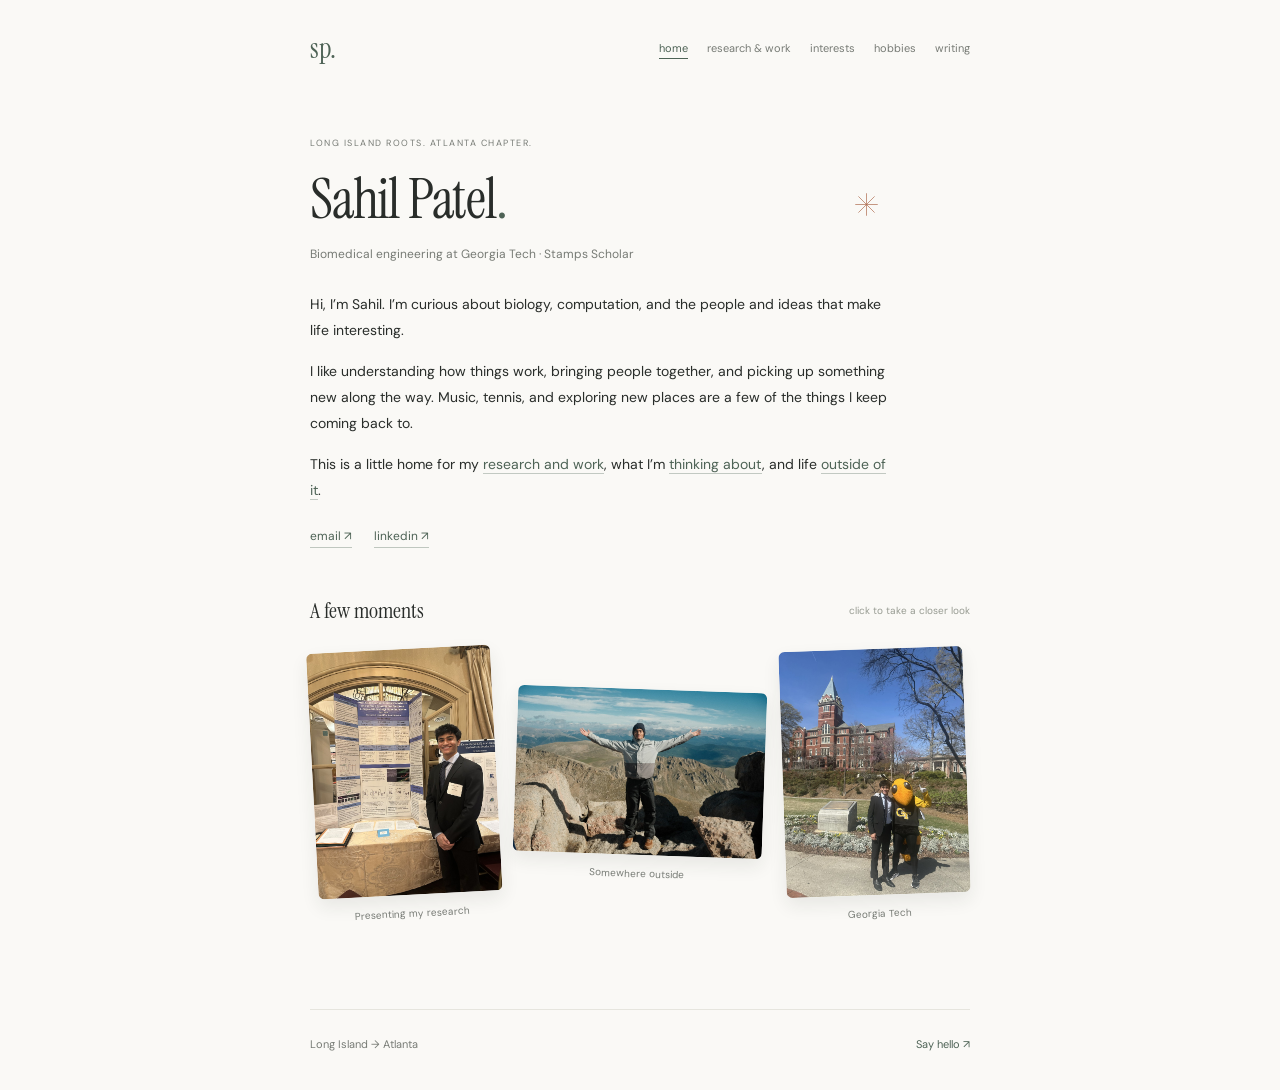
==== index.html @ 6ae79f5d "Publish personal website with research, interests, writing, and photos" ====
<!doctype html><html lang="en"><head><meta charset="utf-8"><meta name="viewport" content="width=device-width,initial-scale=1"><meta name="theme-color" content="#faf9f6"><meta name="description" content="Sahil Patel — biology, computation, and life beyond work."><title>Sahil Patel</title><link rel="stylesheet" href="style.css"><link rel="icon" href="data:image/svg+xml,%3Csvg xmlns='http://www.w3.org/2000/svg' viewBox='0 0 64 64'%3E%3Ctext x='10' y='48' font-size='48' fill='%234e6356' font-family='serif'%3Es%3C/text%3E%3C/svg%3E"></head><body class="home-page"><a class="skip" href="#main">Skip to content</a><header><a class="monogram" href="index.html" aria-label="Sahil Patel home">sp.</a><nav aria-label="Main navigation"><a href="index.html" aria-current="page">home</a><a href="work.html">research & work</a><a href="interests.html">interests</a><a href="hobbies.html">hobbies</a><a href="writing.html">writing</a></nav></header><main id="main"><section class="home-intro"><span class="location">LONG ISLAND ROOTS. ATLANTA CHAPTER.</span><div class="name-row"><h1>Sahil Patel<span>.</span></h1><button id="spark" aria-label="Spin the little star" title="A little spin"><svg viewBox="0 0 60 60" aria-hidden="true"><path d="M30 5v50M5 30h50M12 12l36 36M12 48l36-36"/></svg></button></div><p class="subtitle">Biomedical engineering at Georgia Tech · Stamps Scholar</p><p>Hi, I’m Sahil. I’m curious about biology, computation, and the people and ideas that make life interesting.</p><p>I like understanding how things work, bringing people together, and picking up something new along the way. Music, tennis, and exploring new places are a few of the things I keep coming back to.</p><p>This is a little home for my <a href="work.html">research and work</a>, what I’m <a href="interests.html">thinking about</a>, and life <a href="hobbies.html">outside of it</a>.</p><div class="links"><a href="mailto:spatel3331@gatech.edu">email ↗</a><a href="https://www.linkedin.com/in/sahilpatel880" target="_blank" rel="noopener noreferrer">linkedin ↗</a></div></section><section class="photo-strip" aria-label="A few moments"><div class="photo-heading"><span>A few moments</span><span class="photo-note">click to take a closer look</span></div><div class="personal-photos"><figure class="photo-card research"><a class="photo-open" href="research.jpg" data-caption="Presenting my research" aria-label="View photo: Presenting my research"><img src="research.jpg" alt="Sahil beside his microRNA research poster" width="1200" height="1600" loading="lazy"></a><figcaption>Presenting my research</figcaption></figure><figure class="photo-card mountains"><a class="photo-open" href="mountains.jpg" data-caption="Somewhere outside" aria-label="View photo: Somewhere outside"><img src="mountains.jpg" alt="Sahil standing on a rocky mountain summit" width="1800" height="1200" loading="lazy"></a><figcaption>Somewhere outside</figcaption></figure><figure class="photo-card georgia-tech"><a class="photo-open" href="georgia-tech.jpg" data-caption="Georgia Tech" aria-label="View photo: Georgia Tech"><img src="georgia-tech.jpg" alt="Sahil with Buzz in front of Tech Tower" width="1200" height="1600" loading="lazy"></a><figcaption>Georgia Tech</figcaption></figure></div></section></main><footer><span>Long Island → Atlanta</span><a href="mailto:spatel3331@gatech.edu">Say hello ↗</a></footer><dialog class="photo-dialog" aria-label="Photo viewer"><button class="photo-close" aria-label="Close photo">×</button><img class="full-photo" alt=""><p class="photo-caption"></p></dialog><script src="app.js"></script></body></html>
---- style.css ----
@import url('https://fonts.googleapis.com/css2?family=DM+Sans:wght@400;500;600&family=Instrument+Serif:ital@0;1&display=swap');
:root{--bg:#faf9f6;--ink:#292d2a;--muted:#777b75;--green:#4e6356;--line:#e6e5de}*{box-sizing:border-box}body{margin:0;background:var(--bg);color:var(--ink);font:14px/1.8 'DM Sans',sans-serif;min-height:100vh;display:flex;flex-direction:column}header,main,footer{width:calc(100% - 60px);max-width:660px;margin-left:auto;margin-right:auto}main{flex:1}a{color:inherit;text-decoration:none}a:hover{color:var(--green)}a:focus-visible,button:focus-visible{outline:2px solid var(--green);outline-offset:5px}.skip{position:absolute;top:-100px;left:15px;background:var(--bg);padding:10px}.skip:focus{top:10px;z-index:10}header{display:flex;justify-content:space-between;align-items:center;padding:30px 0 0;gap:25px}.monogram{font:28px 'Instrument Serif',Georgia,serif;color:var(--green)}nav{display:flex;gap:19px;font-size:11px;color:var(--muted);flex-wrap:wrap}nav a[aria-current]{color:var(--green);text-decoration:underline;text-underline-offset:6px}nav a:hover{text-decoration:underline;text-underline-offset:6px}.home-intro{padding-top:68px;max-width:580px}.location,.kicker{font-size:9px;letter-spacing:1.5px;color:var(--muted)}.location{display:block;margin-bottom:18px}.name-row{display:flex;justify-content:space-between;align-items:center}h1{font:56px/1.1 'Instrument Serif',Georgia,serif;letter-spacing:-1.2px;margin:0 0 13px}h1 span{color:var(--green)}.subtitle{font-size:12px;color:var(--muted);margin:0 0 27px}.home-intro p:not(.subtitle){margin:15px 0;line-height:1.85}.home-intro p a{color:var(--green);text-decoration:underline;text-decoration-color:#c2c9c2;text-underline-offset:4px}.links{display:flex;gap:22px;font-size:12px;margin-top:22px;color:var(--green)}.links a{border-bottom:1px solid #bfc7bf}#spark{border:0;background:none;padding:10px;cursor:pointer;margin-left:15px}#spark svg{width:27px;height:27px;stroke:#ac6849;stroke-width:1.5;transition:transform .8s cubic-bezier(.2,.8,.2,1)}#spark:hover svg{transform:rotate(45deg)}.photo-strip{margin:48px 0 50px}.photo-heading{display:flex;align-items:center;justify-content:space-between;margin-bottom:18px;font:22px 'Instrument Serif',Georgia,serif}.photo-note{font:10px 'DM Sans',sans-serif;color:#979b92}.photo-grid{display:grid;grid-template-columns:repeat(3,1fr);gap:20px;padding:5px}.photo-slot{height:145px;background:#f0eee8;border:1px solid #e5e2d9;border-radius:6px;display:grid;place-items:center;position:relative;transform:rotate(-3deg);box-shadow:0 7px 15px #25292006}.photo-slot:nth-child(2){transform:rotate(2deg);background:#edf0eb}.photo-slot:nth-child(3){transform:rotate(-1deg);background:#eeeded}.photo-slot>span{position:absolute;bottom:10px;left:12px;font-size:9px;color:#a9ada4}.photo-slot svg{width:30px;fill:none;stroke:#c3c8bc;stroke-width:1.2}.page-heading{padding:63px 0 35px;border-bottom:1px solid var(--line);margin-bottom:30px}.page-heading h1{font-size:45px}.page-heading p:not(.kicker){font-size:13px;color:var(--muted);margin-bottom:0}.kicker{margin:0 0 18px}.entries article{margin:0 0 28px}.entry-heading{display:flex;justify-content:space-between;gap:20px;align-items:baseline}h3{font-size:14px;font-weight:500;margin:0}.date{font-size:11px;color:var(--muted);white-space:nowrap}.role{font-size:11px;color:var(--muted);margin:2px 0 5px!important}article p{font-size:13px;color:#656c64;margin:0;line-height:1.8;max-width:560px}.entries{padding-bottom:25px}.interest{display:grid;grid-template-columns:100px 1fr;gap:15px;margin:25px 0}.interest-label{font-size:12px;font-weight:500;color:var(--green)}.interest p{font-size:13px;color:#656c64;margin:0}.hobby-list>p{font-size:13px;color:#656c64}.hobby-list{padding-bottom:30px}.empty{font-size:13px;font-style:italic;color:#94988f;margin-top:23px}.topics article{display:flex;gap:22px;margin-bottom:30px}.topic-number{font-size:10px;color:#979b92;padding-top:5px}.topics h2{font:23px 'Instrument Serif',Georgia,serif;font-weight:400;margin:0 0 8px}.topics{padding-bottom:20px}footer{border-top:1px solid var(--line);padding:25px 0 35px;display:flex;justify-content:space-between;font-size:11px;color:var(--muted);margin-top:30px}footer a{color:var(--green)}@media(max-width:550px){header,main,footer{width:calc(100% - 44px)}header{align-items:flex-start;padding-top:22px;gap:15px}nav{gap:10px 15px;justify-content:flex-end;max-width:280px;font-size:10px}.home-intro{padding-top:45px}h1{font-size:48px}.subtitle{font-size:11px}.home-intro p:not(.subtitle){font-size:13px}.photo-grid{gap:12px}.photo-slot{height:105px}.photo-note{font-size:9px}.photo-heading{font-size:20px}.page-heading{padding-top:48px}.page-heading h1{font-size:39px}.entry-heading{gap:12px}h3{font-size:13px}.interest{grid-template-columns:80px 1fr;gap:10px}.location{font-size:8px;letter-spacing:1px}}@media(prefers-reduced-motion:reduce){#spark svg{transition:none}}
/* Quiet lists and a readable, long-form journal. */
.interest-intro{font-size:13px;color:#656c64;margin:0 0 32px}.interest-intro a,.interest-footnote a{color:var(--green);text-decoration:underline;text-underline-offset:4px}.interest-group{margin:0 0 32px}.interest-group h2,.blog-empty h2{font:26px 'Instrument Serif',Georgia,serif;font-weight:400;margin:0 0 15px}.interest-group ul{list-style:none;padding:0;margin:0}.interest-group li{font-size:13px;color:#656c64;margin:9px 0;padding-left:17px;position:relative}.interest-group li:before{content:'–';position:absolute;left:0;color:#8d9a8e}.interest-footnote{font-size:12px;color:var(--muted);margin:35px 0}.post-preview{padding:0 0 30px;margin:0 0 30px;border-bottom:1px solid var(--line)}.post-preview h2{font:30px/1.15 'Instrument Serif',Georgia,serif;margin:0 0 9px}.post-preview h2 a:hover{color:var(--green)}.post-meta{font-size:10px!important;color:var(--muted)!important;margin:0 0 12px!important;letter-spacing:.2px}.read-more{display:inline-block;font-size:11px;color:var(--green);margin-top:12px}.blog-empty{padding:18px 0 65px}.ink-mark{display:block;font-size:23px;color:#ac6849;margin-bottom:20px}.blog-empty p{color:var(--muted);font-size:13px}.back-link{display:inline-block;font-size:11px;color:var(--green);margin:45px 0 30px}.essay-header{display:block;width:100%;max-width:none;margin:0 0 32px;padding:0 0 25px;border-bottom:1px solid var(--line)}.essay-header h1{font-size:46px;line-height:1.12;max-width:620px;margin-bottom:18px}.deck{font-size:14px;color:var(--muted);margin:16px 0 0}.prose p,.prose li{font-size:15px;line-height:1.95;color:#454d45;max-width:none;margin-bottom:20px}.prose h2{font:29px 'Instrument Serif',Georgia,serif;margin:38px 0 18px}.prose blockquote{margin:30px 0;padding:4px 0 4px 23px;border-left:2px solid #9ba99b}.prose blockquote p{font:italic 23px/1.55 'Instrument Serif',Georgia,serif;margin:0 0 9px}.prose cite{font-size:11px;color:var(--muted);font-style:normal}.signature{font:italic 25px 'Instrument Serif',Georgia,serif;margin-top:35px;color:var(--green)}.end-link{margin-top:15px;margin-bottom:25px}@media(max-width:550px){.essay-header h1{font-size:37px}.prose p,.prose li{font-size:14px}.post-preview h2{font-size:27px}}
.personal-photos{display:grid;grid-template-columns:1fr 1.35fr 1fr;gap:18px;align-items:center;padding:6px 3px}.photo-card{margin:0;transform:rotate(-3deg);transition:transform .25s}.photo-card.mountains{transform:rotate(2deg)}.photo-card.georgia-tech{transform:rotate(-2deg)}.photo-card:hover{transform:rotate(0) translateY(-4px)}.photo-open{display:block;border-radius:6px;overflow:hidden;box-shadow:0 8px 18px #25292016;cursor:zoom-in}.photo-open img{display:block;width:100%;height:auto;aspect-ratio:3/4;object-fit:cover}.mountains .photo-open img{aspect-ratio:3/2}.photo-card figcaption{font-size:10px;color:var(--muted);margin-top:10px;text-align:center}.photo-dialog{border:0;background:var(--bg);padding:12px;border-radius:8px;max-width:95vw;max-height:95vh;overflow:auto}.photo-dialog::backdrop{background:#101812de;backdrop-filter:blur(5px)}.full-photo{display:block;max-width:85vw;max-height:80vh;width:auto;height:auto;object-fit:contain;border-radius:4px}.photo-close{position:absolute;right:18px;top:18px;border:0;background:#faf9f6ed;border-radius:50%;width:34px;height:34px;font-size:25px;line-height:1;color:#292d2a;cursor:pointer}.photo-caption{text-align:center;font-size:12px;color:var(--muted);margin:10px 0 2px}@media(max-width:550px){.personal-photos{gap:10px;grid-template-columns:1fr 1.15fr 1fr}.photo-card figcaption{font-size:8px}.photo-note{font-size:8px}.photo-dialog{padding:8px}.full-photo{max-width:88vw}.photo-close{right:12px;top:12px}}@media(prefers-reduced-motion:reduce){.photo-card{transition:none}}
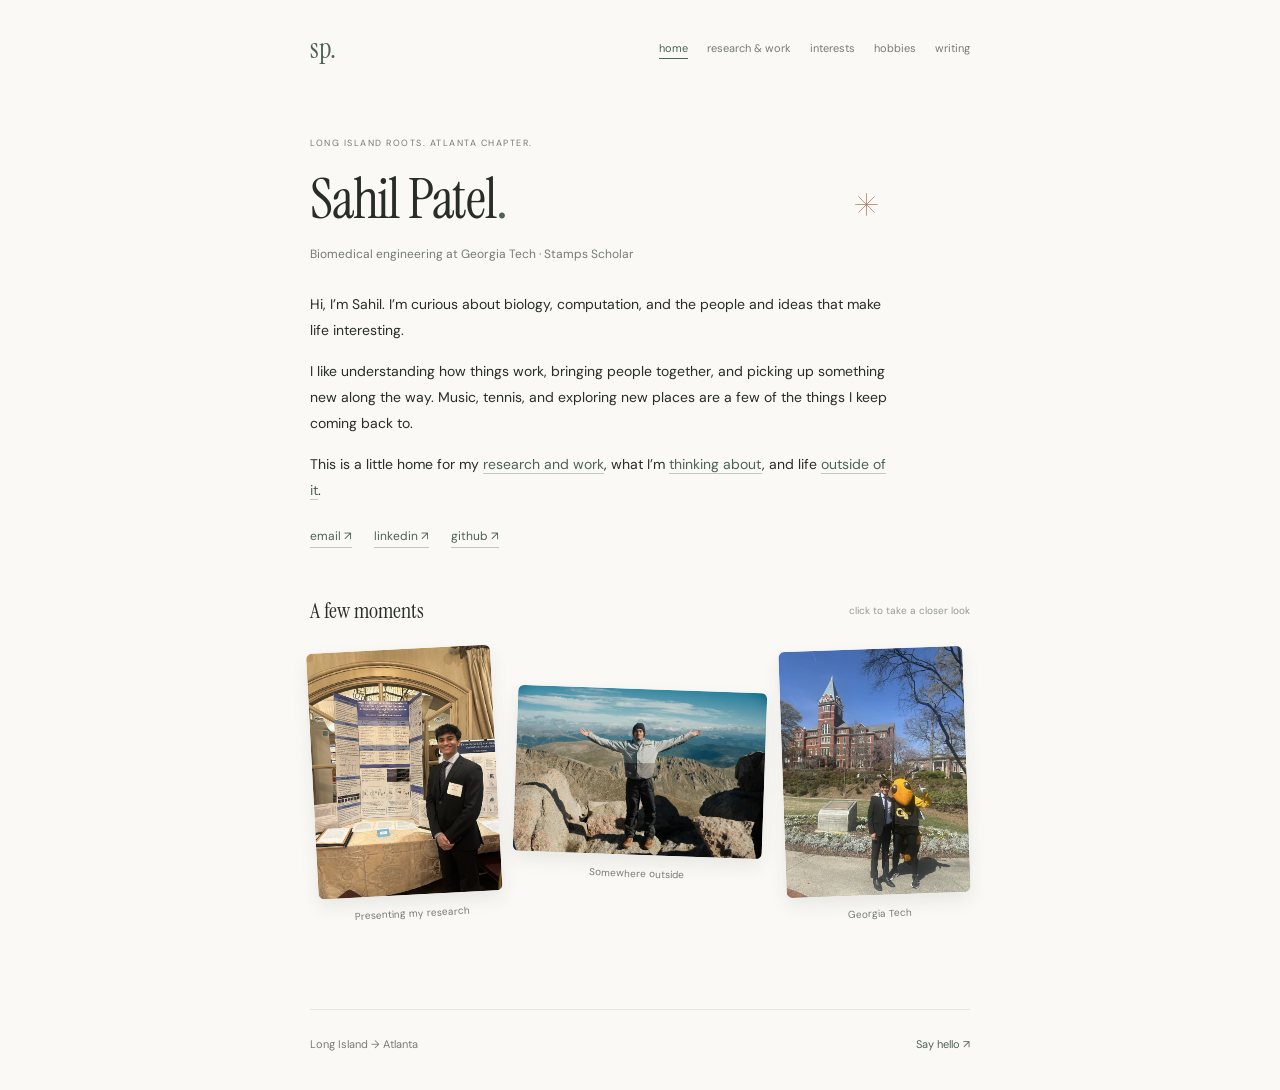
==== commit 1ce47ef3: "Add GitHub profile link to homepage" ====
--- a/index.html
+++ b/index.html
@@ -1 +1 @@
-<!doctype html><html lang="en"><head><meta charset="utf-8"><meta name="viewport" content="width=device-width,initial-scale=1"><meta name="theme-color" content="#faf9f6"><meta name="description" content="Sahil Patel — biology, computation, and life beyond work."><title>Sahil Patel</title><link rel="stylesheet" href="style.css"><link rel="icon" href="data:image/svg+xml,%3Csvg xmlns='http://www.w3.org/2000/svg' viewBox='0 0 64 64'%3E%3Ctext x='10' y='48' font-size='48' fill='%234e6356' font-family='serif'%3Es%3C/text%3E%3C/svg%3E"></head><body class="home-page"><a class="skip" href="#main">Skip to content</a><header><a class="monogram" href="index.html" aria-label="Sahil Patel home">sp.</a><nav aria-label="Main navigation"><a href="index.html" aria-current="page">home</a><a href="work.html">research & work</a><a href="interests.html">interests</a><a href="hobbies.html">hobbies</a><a href="writing.html">writing</a></nav></header><main id="main"><section class="home-intro"><span class="location">LONG ISLAND ROOTS. ATLANTA CHAPTER.</span><div class="name-row"><h1>Sahil Patel<span>.</span></h1><button id="spark" aria-label="Spin the little star" title="A little spin"><svg viewBox="0 0 60 60" aria-hidden="true"><path d="M30 5v50M5 30h50M12 12l36 36M12 48l36-36"/></svg></button></div><p class="subtitle">Biomedical engineering at Georgia Tech · Stamps Scholar</p><p>Hi, I’m Sahil. I’m curious about biology, computation, and the people and ideas that make life interesting.</p><p>I like understanding how things work, bringing people together, and picking up something new along the way. Music, tennis, and exploring new places are a few of the things I keep coming back to.</p><p>This is a little home for my <a href="work.html">research and work</a>, what I’m <a href="interests.html">thinking about</a>, and life <a href="hobbies.html">outside of it</a>.</p><div class="links"><a href="mailto:spatel3331@gatech.edu">email ↗</a><a href="https://www.linkedin.com/in/sahilpatel880" target="_blank" rel="noopener noreferrer">linkedin ↗</a></div></section><section class="photo-strip" aria-label="A few moments"><div class="photo-heading"><span>A few moments</span><span class="photo-note">click to take a closer look</span></div><div class="personal-photos"><figure class="photo-card research"><a class="photo-open" href="research.jpg" data-caption="Presenting my research" aria-label="View photo: Presenting my research"><img src="research.jpg" alt="Sahil beside his microRNA research poster" width="1200" height="1600" loading="lazy"></a><figcaption>Presenting my research</figcaption></figure><figure class="photo-card mountains"><a class="photo-open" href="mountains.jpg" data-caption="Somewhere outside" aria-label="View photo: Somewhere outside"><img src="mountains.jpg" alt="Sahil standing on a rocky mountain summit" width="1800" height="1200" loading="lazy"></a><figcaption>Somewhere outside</figcaption></figure><figure class="photo-card georgia-tech"><a class="photo-open" href="georgia-tech.jpg" data-caption="Georgia Tech" aria-label="View photo: Georgia Tech"><img src="georgia-tech.jpg" alt="Sahil with Buzz in front of Tech Tower" width="1200" height="1600" loading="lazy"></a><figcaption>Georgia Tech</figcaption></figure></div></section></main><footer><span>Long Island → Atlanta</span><a href="mailto:spatel3331@gatech.edu">Say hello ↗</a></footer><dialog class="photo-dialog" aria-label="Photo viewer"><button class="photo-close" aria-label="Close photo">×</button><img class="full-photo" alt=""><p class="photo-caption"></p></dialog><script src="app.js"></script></body></html>+<!doctype html><html lang="en"><head><meta charset="utf-8"><meta name="viewport" content="width=device-width,initial-scale=1"><meta name="theme-color" content="#faf9f6"><meta name="description" content="Sahil Patel — biology, computation, and life beyond work."><title>Sahil Patel</title><link rel="stylesheet" href="style.css"><link rel="icon" href="data:image/svg+xml,%3Csvg xmlns='http://www.w3.org/2000/svg' viewBox='0 0 64 64'%3E%3Ctext x='10' y='48' font-size='48' fill='%234e6356' font-family='serif'%3Es%3C/text%3E%3C/svg%3E"></head><body class="home-page"><a class="skip" href="#main">Skip to content</a><header><a class="monogram" href="index.html" aria-label="Sahil Patel home">sp.</a><nav aria-label="Main navigation"><a href="index.html" aria-current="page">home</a><a href="work.html">research & work</a><a href="interests.html">interests</a><a href="hobbies.html">hobbies</a><a href="writing.html">writing</a></nav></header><main id="main"><section class="home-intro"><span class="location">LONG ISLAND ROOTS. ATLANTA CHAPTER.</span><div class="name-row"><h1>Sahil Patel<span>.</span></h1><button id="spark" aria-label="Spin the little star" title="A little spin"><svg viewBox="0 0 60 60" aria-hidden="true"><path d="M30 5v50M5 30h50M12 12l36 36M12 48l36-36"/></svg></button></div><p class="subtitle">Biomedical engineering at Georgia Tech · Stamps Scholar</p><p>Hi, I’m Sahil. I’m curious about biology, computation, and the people and ideas that make life interesting.</p><p>I like understanding how things work, bringing people together, and picking up something new along the way. Music, tennis, and exploring new places are a few of the things I keep coming back to.</p><p>This is a little home for my <a href="work.html">research and work</a>, what I’m <a href="interests.html">thinking about</a>, and life <a href="hobbies.html">outside of it</a>.</p><div class="links"><a href="mailto:spatel3331@gatech.edu">email ↗</a><a href="https://www.linkedin.com/in/sahilpatel880" target="_blank" rel="noopener noreferrer">linkedin ↗</a><a href="https://github.com/sahilsworld" target="_blank" rel="noopener noreferrer">github ↗</a></div></section><section class="photo-strip" aria-label="A few moments"><div class="photo-heading"><span>A few moments</span><span class="photo-note">click to take a closer look</span></div><div class="personal-photos"><figure class="photo-card research"><a class="photo-open" href="research.jpg" data-caption="Presenting my research" aria-label="View photo: Presenting my research"><img src="research.jpg" alt="Sahil beside his microRNA research poster" width="1200" height="1600" loading="lazy"></a><figcaption>Presenting my research</figcaption></figure><figure class="photo-card mountains"><a class="photo-open" href="mountains.jpg" data-caption="Somewhere outside" aria-label="View photo: Somewhere outside"><img src="mountains.jpg" alt="Sahil standing on a rocky mountain summit" width="1800" height="1200" loading="lazy"></a><figcaption>Somewhere outside</figcaption></figure><figure class="photo-card georgia-tech"><a class="photo-open" href="georgia-tech.jpg" data-caption="Georgia Tech" aria-label="View photo: Georgia Tech"><img src="georgia-tech.jpg" alt="Sahil with Buzz in front of Tech Tower" width="1200" height="1600" loading="lazy"></a><figcaption>Georgia Tech</figcaption></figure></div></section></main><footer><span>Long Island → Atlanta</span><a href="mailto:spatel3331@gatech.edu">Say hello ↗</a></footer><dialog class="photo-dialog" aria-label="Photo viewer"><button class="photo-close" aria-label="Close photo">×</button><img class="full-photo" alt=""><p class="photo-caption"></p></dialog><script src="app.js"></script></body></html>
